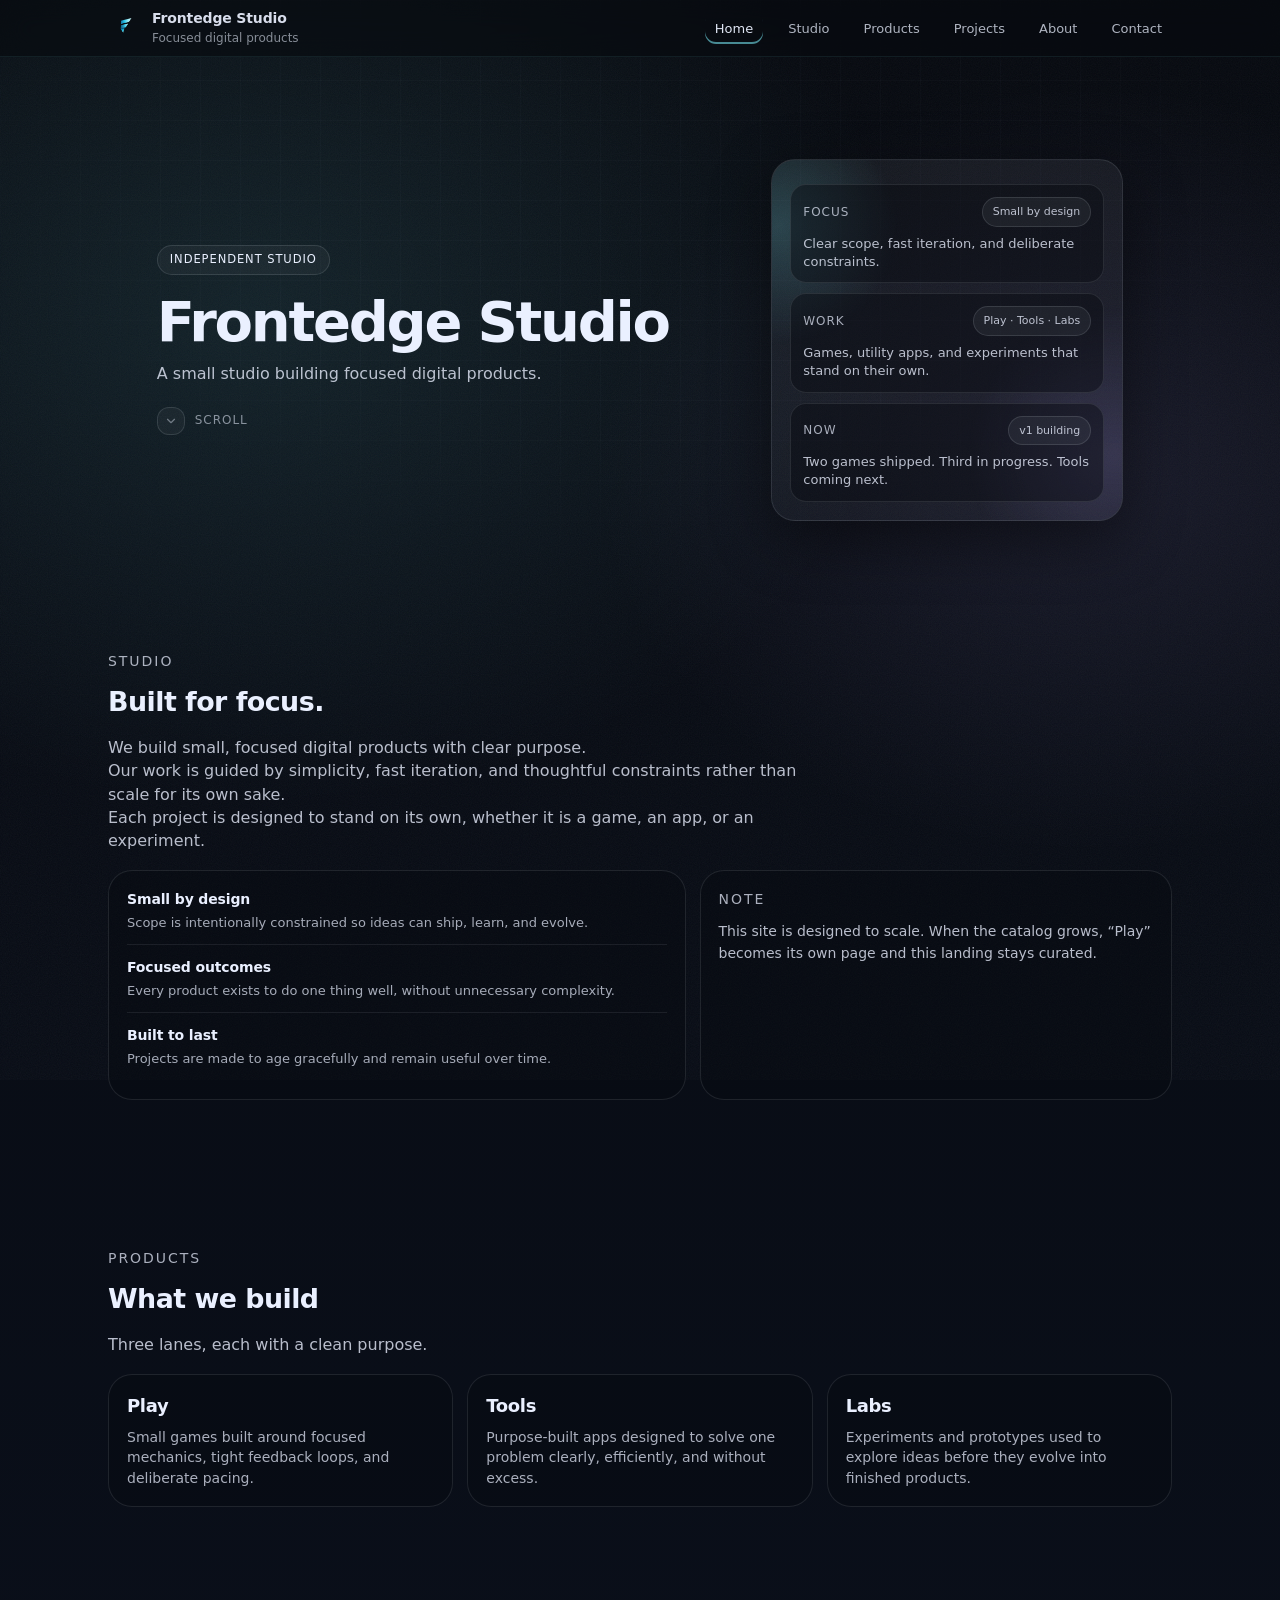
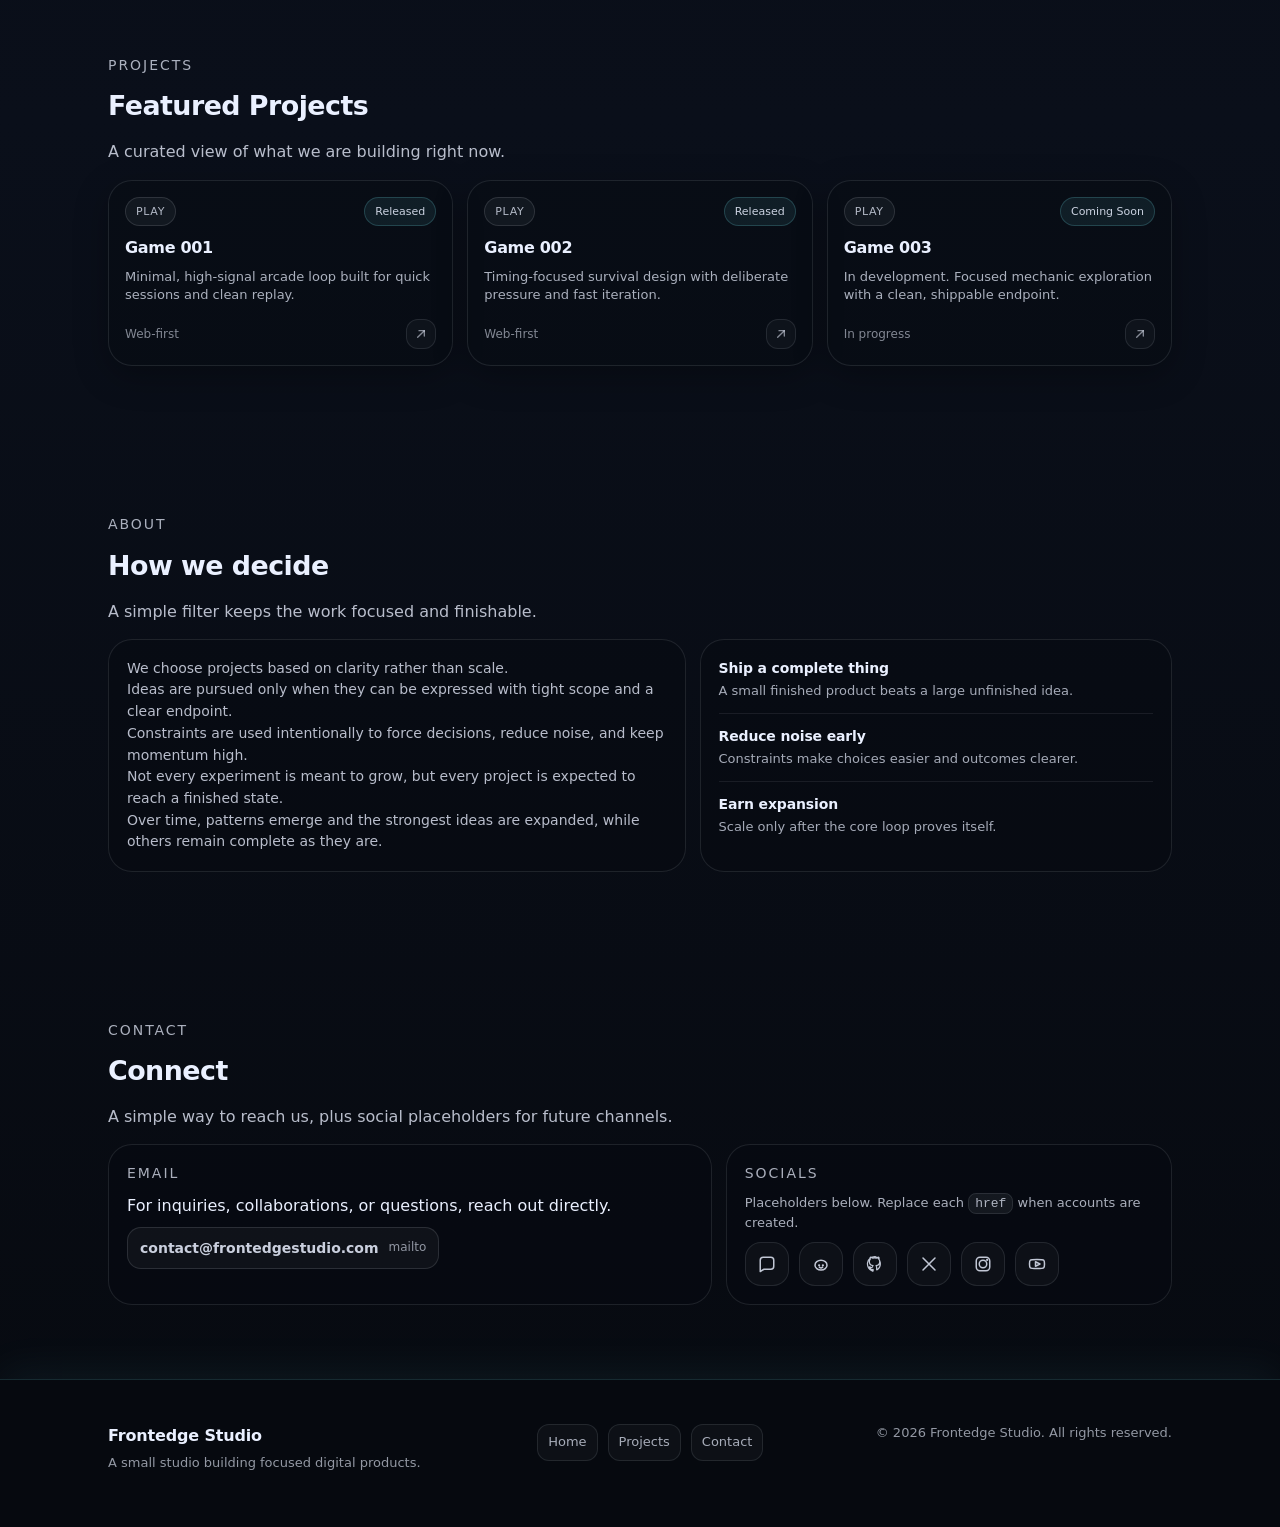
==== index.html @ a8b574f1 "Initial upload" ====
<!doctype html>
<html lang="en">
<head>
  <meta charset="utf-8" />

  <!-- Favicons & App Icons -->
  <link rel="icon" href="/favicon.ico" sizes="any">
  <link rel="icon" type="image/png" sizes="16x16" href="/favicon-16x16.png" media="(prefers-color-scheme: dark)">
  <link rel="icon" type="image/png" sizes="16x16" href="/favicon-light-16x16.png" media="(prefers-color-scheme: light)">
  <link rel="icon" type="image/png" sizes="32x32" href="/favicon-32x32.png" media="(prefers-color-scheme: dark)">
  <link rel="icon" type="image/png" sizes="32x32" href="/favicon-light-32x32.png" media="(prefers-color-scheme: light)">
  <link rel="apple-touch-icon" sizes="180x180" href="/apple-touch-icon.png">
  <link rel="manifest" href="/site.webmanifest">
  <meta name="theme-color" content="#070A10">
  <meta name="color-scheme" content="dark light">

  <title>Frontedge Studio</title>
  <meta name="description" content="A small studio building focused digital products.">

  <!-- Open Graph / Social -->
  <meta property="og:type" content="website">
  <meta property="og:site_name" content="Frontedge Studio">
  <meta property="og:title" content="Frontedge Studio">
  <meta property="og:description" content="A small studio building focused digital products.">
  <meta property="og:image" content="https://frontedgestudio.com/assets/og-image.png">
  <meta property="og:url" content="https://frontedgestudio.com">

  <!-- Twitter / X -->
  <meta name="twitter:card" content="summary_large_image">
  <meta name="twitter:title" content="Frontedge Studio">
  <meta name="twitter:description" content="A small studio building focused digital products.">
  <meta name="twitter:image" content="https://frontedgestudio.com/assets/og-image.png">

  <meta name="viewport" content="width=device-width,initial-scale=1" />

<link rel="stylesheet" href="./shells/site-shell/site.css">
</head>

<body>
  <div class="fx" aria-hidden="true"></div>
  <div class="grain" aria-hidden="true"></div>

  <header>
    <div class="wrap">
      <div class="nav">
        <a class="brand" href="#home" aria-label="Frontedge Studio Home">
          <img
            src="/assets/logo-f-128.png"
            srcset="/assets/logo-f-128.png 1x, /assets/logo-f-256.png 2x"
            width="34"
            height="34"
            alt="Frontedge Studio logo"
            class="logo"
            decoding="async"
            fetchpriority="high"
          />
          <div>
            <div class="brand-name">Frontedge Studio</div>
            <div class="brand-sub">Focused digital products</div>
          </div>
        </a>

        <nav class="primary-nav" aria-label="Primary">
          <button class="menu-btn" type="button" aria-label="Open menu" aria-controls="mobileMenu" aria-expanded="false">
            <svg width="18" height="18" viewBox="0 0 24 24" fill="none" aria-hidden="true">
              <path d="M4 7h16M4 12h16M4 17h16" stroke="currentColor" stroke-width="2" stroke-linecap="round"/>
            </svg>
          </button>

          <ul class="nav-links">
            <li><a href="#home" data-link="home">Home</a></li>
            <li><a href="#studio" data-link="studio">Studio</a></li>
            <li><a href="#products" data-link="products">Products</a></li>
            <li><a href="#projects" data-link="projects">Projects</a></li>
            <li><a href="#about" data-link="about">About</a></li>
            <li><a href="#contact" data-link="contact">Contact</a></li>
          </ul>
        </nav>
      </div>
    </div>
  </header>

        <!-- Mobile Menu Overlay -->
        <div class="menu-overlay" id="mobileMenu" aria-hidden="true">
          <div class="menu-sheet" role="dialog" aria-modal="true" aria-label="Menu">
            <div class="menu-top">
              <div class="menu-spacer" aria-hidden="true"></div>
              <button class="menu-close" type="button" aria-label="Close menu">
                <svg width="18" height="18" viewBox="0 0 24 24" fill="none" aria-hidden="true">
                  <path d="M6 6l12 12M18 6L6 18" stroke="currentColor" stroke-width="2" stroke-linecap="round"/>
                </svg>
              </button>
            </div>
            
            <div class="menu-links" aria-label="Menu links">
              <a href="#home" data-link="home">Home</a>
              <a href="#studio" data-link="studio">Studio</a>
              <a href="#products" data-link="products">Products</a>
              <a href="#projects" data-link="projects">Projects</a>
              <a href="#about" data-link="about">About</a>
              <a href="#contact" data-link="contact">Contact</a>
            </div>
          </div>
        </div>
  
  <!-- HERO -->
  <main id="home" class="hero">
    <div class="wrap">
      <div class="hero-grid">
        <div>
          <div class="kicker">
            <span class="kicker-label">Independent studio</span>
            <span class="edge-streak" aria-hidden="true"></span>
          </div>

          <h1>Frontedge Studio</h1>
          <p class="tagline">A small studio building focused digital products.</p>

          <div class="scroll-cue" aria-hidden="true">
            <div class="chev">
              <svg width="14" height="14" viewBox="0 0 24 24" fill="none">
                <path d="M6 9l6 6 6-6" stroke="currentColor" stroke-width="2" stroke-linecap="round" stroke-linejoin="round"/>
              </svg>
            </div>
            Scroll
          </div>
        </div>

        <aside class="hero-right" aria-label="Studio snapshot">
          <div class="hero-metric">
            <div class="mini">
              <div class="mini-top">
                <div class="mini-title">Focus</div>
                <div class="pill">Small by design</div>
              </div>
              <div class="mini-body">Clear scope, fast iteration, and deliberate constraints.</div>
            </div>
            <div class="mini">
              <div class="mini-top">
                <div class="mini-title">Work</div>
                <div class="pill">Play · Tools · Labs</div>
              </div>
              <div class="mini-body">Games, utility apps, and experiments that stand on their own.</div>
            </div>
            <div class="mini">
              <div class="mini-top">
                <div class="mini-title">Now</div>
                <div class="pill">v1 building</div>
              </div>
              <div class="mini-body">Two games shipped. Third in progress. Tools coming next.</div>
            </div>
          </div>
        </aside>
      </div>
    </div>
  </main>

  <!-- STUDIO IDENTITY -->
  <section id="studio" class="section">
    <div class="wrap">
      <div class="section-title">Studio</div>
      <h2 class="h2">Built for focus.</h2>
      <p class="lead">
        We build small, focused digital products with clear purpose.<br />
        Our work is guided by simplicity, fast iteration, and thoughtful constraints rather than scale for its own sake.<br />
        Each project is designed to stand on its own, whether it is a game, an app, or an experiment.
      </p>

      <div class="philo" style="margin-top:18px;">
        <div class="principles">
          <div class="row">
            <div class="k">Small by design</div>
            <div class="v">Scope is intentionally constrained so ideas can ship, learn, and evolve.</div>
          </div>
          <div class="row">
            <div class="k">Focused outcomes</div>
            <div class="v">Every product exists to do one thing well, without unnecessary complexity.</div>
          </div>
          <div class="row">
            <div class="k">Built to last</div>
            <div class="v">Projects are made to age gracefully and remain useful over time.</div>
          </div>
        </div>

        <div class="quote">
          <div class="section-title" style="margin:0 0 10px 0;">Note</div>
          This site is designed to scale. When the catalog grows, “Play” becomes its own page and this landing stays curated.
        </div>
      </div>
    </div>
  </section>

  <!-- WHAT YOU BUILD -->
  <section id="products" class="section">
    <div class="wrap">
      <div class="section-title">Products</div>
      <h2 class="h2">What we build</h2>
      <p class="lead">Three lanes, each with a clean purpose.</p>

      <div class="projects-grid" style="margin-top:18px;">
        <a class="cat" href="/play/" aria-label="Go to Play hub">
          <h3>Play</h3>
          <p>Small games built around focused mechanics, tight feedback loops, and deliberate pacing.</p>
        </a>

        <a class="cat" href="/tools/" aria-label="Go to Tools hub">
          <h3>Tools</h3>
          <p>Purpose-built apps designed to solve one problem clearly, efficiently, and without excess.</p>
        </a>

        <a class="cat" href="/labs/" aria-label="Go to Labs hub">
          <h3>Labs</h3>
          <p>Experiments and prototypes used to explore ideas before they evolve into finished products.</p>
        </a>
      </div>
    </div>
  </section>

  <!-- FEATURED PROJECTS -->
  <section id="projects" class="section">
    <div class="wrap">
      <div class="section-title">Projects</div>
      <h2 class="h2">Featured Projects</h2>
      <p class="lead">A curated view of what we are building right now.</p>

      <div class="projects-grid">
        <!-- Replace these with real projects as you finalize them -->
        <a class="card" href="/projects/game-001/play/" aria-label="Play Game 001">
          <div class="card-top">
            <span class="tag">Play</span>
            <span class="status">Released</span>
          </div>
          <h4>Game 001</h4>
          <p>Minimal, high-signal arcade loop built for quick sessions and clean replay.</p>
          <div class="card-bottom">
            <span>Web-first</span>
            <span class="arrow" aria-hidden="true">
              <svg width="16" height="16" viewBox="0 0 24 24" fill="none">
                <path d="M7 17L17 7" stroke="currentColor" stroke-width="2" stroke-linecap="round"/>
                <path d="M9 7h8v8" stroke="currentColor" stroke-width="2" stroke-linecap="round" stroke-linejoin="round"/>
              </svg>
            </span>
          </div>
        </a>

        <a class="card" href="/projects/game-002/play/" aria-label="Play Game 002">
          <div class="card-top">
            <span class="tag">Play</span>
            <span class="status">Released</span>
          </div>
          <h4>Game 002</h4>
          <p>Timing-focused survival design with deliberate pressure and fast iteration.</p>
          <div class="card-bottom">
            <span>Web-first</span>
            <span class="arrow" aria-hidden="true">
              <svg width="16" height="16" viewBox="0 0 24 24" fill="none">
                <path d="M7 17L17 7" stroke="currentColor" stroke-width="2" stroke-linecap="round"/>
                <path d="M9 7h8v8" stroke="currentColor" stroke-width="2" stroke-linecap="round" stroke-linejoin="round"/>
              </svg>
            </span>
          </div>
        </a>

        <a class="card" href="/play/" aria-label="View Play hub (Game 003 coming soon)">
          <div class="card-top">
            <span class="tag">Play</span>
            <span class="status">Coming Soon</span>
          </div>
          <h4>Game 003</h4>
          <p>In development. Focused mechanic exploration with a clean, shippable endpoint.</p>
          <div class="card-bottom">
            <span>In progress</span>
            <span class="arrow" aria-hidden="true">
              <svg width="16" height="16" viewBox="0 0 24 24" fill="none">
                <path d="M7 17L17 7" stroke="currentColor" stroke-width="2" stroke-linecap="round"/>
                <path d="M9 7h8v8" stroke="currentColor" stroke-width="2" stroke-linecap="round" stroke-linejoin="round"/>
              </svg>
            </span>
          </div>
        </a>
      </div>
    </div>
  </section>

  <!-- ABOUT / PHILOSOPHY -->
  <section id="about" class="section">
    <div class="wrap">
      <div class="section-title">About</div>
      <h2 class="h2">How we decide</h2>
      <p class="lead">A simple filter keeps the work focused and finishable.</p>

      <div class="philo">
        <div class="quote">
          We choose projects based on clarity rather than scale.<br />
          Ideas are pursued only when they can be expressed with tight scope and a clear endpoint.<br />
          Constraints are used intentionally to force decisions, reduce noise, and keep momentum high.<br />
          Not every experiment is meant to grow, but every project is expected to reach a finished state.<br />
          Over time, patterns emerge and the strongest ideas are expanded, while others remain complete as they are.
        </div>

        <div class="principles">
          <div class="row">
            <div class="k">Ship a complete thing</div>
            <div class="v">A small finished product beats a large unfinished idea.</div>
          </div>
          <div class="row">
            <div class="k">Reduce noise early</div>
            <div class="v">Constraints make choices easier and outcomes clearer.</div>
          </div>
          <div class="row">
            <div class="k">Earn expansion</div>
            <div class="v">Scale only after the core loop proves itself.</div>
          </div>
        </div>
      </div>
    </div>
  </section>

  <!-- CONTACT / CONNECT -->
  <section id="contact" class="section">
    <div class="wrap">
      <div class="section-title">Contact</div>
      <h2 class="h2">Connect</h2>
      <p class="lead">A simple way to reach us, plus social placeholders for future channels.</p>

      <div class="connect">
        <div class="contact-card">
          <div class="section-title" style="margin:0 0 10px 0;">Email</div>
          <div>For inquiries, collaborations, or questions, reach out directly.</div>
          <a class="email" href="mailto:contact@frontedgestudio.com">
            <span style="font-weight:620;">contact@frontedgestudio.com</span>
            <small>mailto</small>
          </a>
        </div>

        <div class="contact-card">
          <div class="section-title" style="margin:0 0 10px 0;">Socials</div>
          <div style="color:rgba(234,240,255,.72); font-size:13px; line-height:1.45;">
            Placeholders below. Replace each <code style="background:rgba(234,240,255,.06); padding:2px 6px; border-radius:8px; border:1px solid rgba(234,240,255,.10);">href</code> when accounts are created.
          </div>

          <div class="socials" aria-label="Social links">
            <!-- Core studio channels -->
            <a class="icon-link" href="#" aria-label="Discord (placeholder)" title="Discord">
              <!-- Chat bubble -->
              <svg width="18" height="18" viewBox="0 0 24 24" fill="none">
                <path d="M21 15a4 4 0 0 1-4 4H8l-5 3V7a4 4 0 0 1 4-4h10a4 4 0 0 1 4 4v8z" stroke="currentColor" stroke-width="2" stroke-linecap="round" stroke-linejoin="round"/>
              </svg>
            </a>
            <a class="icon-link" href="#" aria-label="Reddit (placeholder)" title="Reddit">
              <!-- Simple circle -->
              <svg width="18" height="18" viewBox="0 0 24 24" fill="none">
                <path d="M12 20c4.4 0 8-2.9 8-6.5S16.4 7 12 7 4 9.9 4 13.5 7.6 20 12 20z" stroke="currentColor" stroke-width="2"/>
                <path d="M9.5 13.8h.01M14.5 13.8h.01" stroke="currentColor" stroke-width="3" stroke-linecap="round"/>
                <path d="M9.8 16.2c.8.7 1.7 1 2.2 1s1.4-.3 2.2-1" stroke="currentColor" stroke-width="2" stroke-linecap="round"/>
              </svg>
            </a>
            <a class="icon-link" href="#" aria-label="GitHub (placeholder)" title="GitHub">
              <!-- Octocat-ish circle -->
              <svg width="18" height="18" viewBox="0 0 24 24" fill="none">
                <path d="M12 2a10 10 0 0 0-3.2 19.5c.5.1.7-.2.7-.5v-1.8c-3 .7-3.7-1.2-3.7-1.2-.5-1.2-1.2-1.5-1.2-1.5-1-.7.1-.7.1-.7 1.1.1 1.7 1.1 1.7 1.1 1 .1 1.9-.7 2.3-1.2.1-.7.4-1.2.7-1.5-2.4-.3-4.9-1.2-4.9-5.3 0-1.2.4-2.2 1.1-3-.1-.3-.5-1.4.1-2.9 0 0 .9-.3 3 1.1.9-.2 1.8-.3 2.7-.3.9 0 1.8.1 2.7.3 2.1-1.4 3-1.1 3-1.1.6 1.5.2 2.6.1 2.9.7.8 1.1 1.8 1.1 3 0 4.1-2.5 5-4.9 5.3.4.3.8 1 .8 2v3c0 .3.2.6.7.5A10 10 0 0 0 12 2z" stroke="currentColor" stroke-width="1.6" stroke-linecap="round" stroke-linejoin="round"/>
              </svg>
            </a>

            <!-- Common public socials -->
            <a class="icon-link" href="#" aria-label="X (placeholder)" title="X">
              <svg width="18" height="18" viewBox="0 0 24 24" fill="none">
                <path d="M4 4l16 16M20 4L4 20" stroke="currentColor" stroke-width="2" stroke-linecap="round"/>
              </svg>
            </a>
            <a class="icon-link" href="#" aria-label="Instagram (placeholder)" title="Instagram">
              <svg width="18" height="18" viewBox="0 0 24 24" fill="none">
                <path d="M16 3H8a5 5 0 0 0-5 5v8a5 5 0 0 0 5 5h8a5 5 0 0 0 5-5V8a5 5 0 0 0-5-5z" stroke="currentColor" stroke-width="2"/>
                <path d="M12 17a5 5 0 1 0 0-10 5 5 0 0 0 0 10z" stroke="currentColor" stroke-width="2"/>
                <path d="M17.5 6.5h.01" stroke="currentColor" stroke-width="3" stroke-linecap="round"/>
              </svg>
            </a>
            <a class="icon-link" href="#" aria-label="YouTube (placeholder)" title="YouTube">
              <svg width="18" height="18" viewBox="0 0 24 24" fill="none">
                <path d="M22 12s0-4-1-5-5-1-9-1-8 0-9 1-1 5-1 5 0 4 1 5 5 1 9 1 8 0 9-1 1-5 1-5z" stroke="currentColor" stroke-width="2" stroke-linecap="round" stroke-linejoin="round"/>
                <path d="M10 9l6 3-6 3V9z" stroke="currentColor" stroke-width="2" stroke-linecap="round" stroke-linejoin="round"/>
              </svg>
            </a>
          </div>
        </div>
      </div>
    </div>
  </section>
  <footer class="site-footer" aria-label="Footer">
  <div class="wrap">
    <div class="footer-grid">
      <div class="footer-brand">
        <div class="footer-name">Frontedge Studio</div>
        <div class="footer-muted">A small studio building focused digital products.</div>
      </div>

      <div class="footer-links" aria-label="Footer links">
        <a href="#home">Home</a>
        <a href="#projects">Projects</a>
        <a href="#contact">Contact</a>
      </div>

      <div class="footer-meta">
        <div class="footer-muted">© <span id="year"></span> Frontedge Studio. All rights reserved.</div>
      </div>
    </div>
  </div>
</footer>
<script src="./shells/site-shell/site.js"></script>
</body>
</html>
---- shells/site-shell/site.css ----
:root{
      --bg: #070A10;
      --bg2:#0A0F1A;
      --card:#0B1222;
      --text:#EAF0FF;
      --muted:#A7B2CF;
      --line: rgba(234,240,255,.10);
      --line2: rgba(234,240,255,.14);
      --accent: #7CF3FF;
      --accent2:#B7A6FF;
      --shadow: 0 18px 60px rgba(0,0,0,.45);
      --radius: 18px;
      --radius2: 24px;
      --max: 1100px;
      --pad: 18px;
      --pad2: 28px;
      --navH: 56px;
    }

    *{ box-sizing:border-box; }
    html{ scroll-behavior:smooth; overflow-y: scroll; }
    body{
      margin:0;
      font-family: ui-sans-serif, system-ui, -apple-system, Segoe UI, Roboto, Helvetica, Arial, "Apple Color Emoji", "Segoe UI Emoji";
      background: radial-gradient(1200px 900px at 20% 10%, rgba(124,243,255,.10), transparent 55%),
                  radial-gradient(900px 700px at 85% 15%, rgba(183,166,255,.10), transparent 55%),
                  linear-gradient(180deg, var(--bg), var(--bg2) 55%, var(--bg));
      color:var(--text);
      line-height:1.45;
      overflow-x:hidden;
    }

    a{ color:inherit; text-decoration:none; }
    a:focus-visible, button:focus-visible{
      outline: 2px solid rgba(124,243,255,.65);
      outline-offset: 3px;
      border-radius: 10px;
    }

    /* Subtle animated grain + grid */
    .fx{
      position:fixed;
      inset:0;
      pointer-events:none;
      z-index:-1;
      opacity:.55;
      background:
        linear-gradient(rgba(234,240,255,.04) 1px, transparent 1px),
        linear-gradient(90deg, rgba(234,240,255,.04) 1px, transparent 1px);
      background-size: 40px 40px;
      mask-image: radial-gradient(60% 50% at 50% 18%, black 60%, transparent 100%);
    }
    .grain{
      position:fixed;
      inset:-20%;
      pointer-events:none;
      z-index:-1;
      opacity:.08;
      background-image:url("data:image/svg+xml,%3Csvg xmlns='http://www.w3.org/2000/svg' width='260' height='260'%3E%3Cfilter id='n'%3E%3CfeTurbulence type='fractalNoise' baseFrequency='.9' numOctaves='3' stitchTiles='stitch'/%3E%3C/filter%3E%3Crect width='260' height='260' filter='url(%23n)' opacity='.6'/%3E%3C/svg%3E");
      transform:translateZ(0);
      animation: drift 14s linear infinite;
    }
    @keyframes drift{
      0%{ transform:translate3d(-2%, -2%, 0); }
      50%{ transform:translate3d(2%, 1%, 0); }
      100%{ transform:translate3d(-2%, -2%, 0); }
    }

    /* Layout helpers */
    .wrap{ max-width:var(--max); margin:0 auto; padding:0 var(--pad); }
    .section{ padding: 74px 0; }
    .section-title{
      font-size: 14px;
      letter-spacing:.14em;
      text-transform:uppercase;
      color: rgba(234,240,255,.72);
      margin:0 0 12px 0;
    }
    .h2{
      margin:0 0 14px 0;
      font-size: clamp(22px, 2.1vw, 30px);
      letter-spacing: -0.02em;
    }
    .lead{
      margin:0;
      color:rgba(234,240,255,.78);
      font-size: 16px;
      max-width: 70ch;
    }

/* Header / Nav */
header{
  position:sticky;
  top:0;
  z-index:50;
  backdrop-filter: blur(14px);
  background: rgba(7,10,16,.62);
  border-bottom: 1px solid rgba(124,243,255,.08);
}

.nav{
  height: var(--navH);
  display:flex;
  align-items:center;
  justify-content:space-between;
  gap:16px;
}

.brand{
  display:flex;
  align-items:center;
  gap:10px;
  min-width: 210px;
}

.logo{
  width: 34px;
  height: 34px;
  object-fit: contain;
  border-radius: 10px;
  flex-shrink: 0;
  transition: transform .15s ease;
}

.brand:hover .logo{
  transform: translateY(-1px);
}

.brand-name{
  font-weight: 620;
  letter-spacing: -0.01em;
  font-size: 14px;
  color: rgba(234,240,255,.92);
  white-space:nowrap;
}

.brand-sub{
  font-size: 12px;
  color: rgba(234,240,255,.56);
  margin-top:2px;
  white-space:nowrap;
}

/* Desktop nav */
.primary-nav{
  display:flex;
  align-items:center;
  gap:12px;
}

/* Hamburger button (hidden on desktop) */
.menu-btn{
  display:none;
  width: 40px;
  height: 40px;
  border-radius: 14px;
  border: 1px solid rgba(234,240,255,.10);
  background: rgba(234,240,255,.03);
  color: rgba(234,240,255,.85);
}

/* Inline links (desktop) */
.nav-links{
  list-style:none;
  display:flex;
  align-items:center;
  gap:14px;
  padding:0;
  margin:0;
}

.nav-links a{
  font-size: 13px;
  color: rgba(234,240,255,.74);
  padding: 8px 10px;
  border-radius: 12px;
  transition: background .15s ease, color .15s ease;
}

.nav-links a:hover{
  background: rgba(234,240,255,.06);
  color: rgba(234,240,255,.92);
}

.nav-links a[data-active="true"]{
  background: transparent;
  color: rgba(234,240,255,.95);
  border: 1px solid transparent;
  box-shadow: inset 0 -2px 0 rgba(124,243,255,.55);
}

/* Mobile menu overlay */
.menu-overlay{
  position: fixed;
  inset: 0;
  z-index: 999;                 /* ensure it’s above header/content */
  display: none;
  background: rgba(0,0,0,.55);  /* dim the site behind */
  backdrop-filter: blur(10px);
}

.menu-overlay[data-open="true"]{ display:block; }

.menu-sheet{
  position: absolute;
  top: 0;
  right: 0;
  width: min(420px, 88vw);
  height: 100%;
  padding: 18px;
  background: rgba(7,10,16,.96); /* solid enough to read */
  border-left: 1px solid rgba(234,240,255,.10);
  box-shadow: -20px 0 60px rgba(0,0,0,.55);
}

.menu-top{
  display:flex;
  align-items:center;
  justify-content: flex-end;
  padding: 10px 6px 18px;
}

.menu-title{
  font-weight: 650;
  letter-spacing: -0.01em;
  color: rgba(234,240,255,.92);
}

.menu-close{
  width: 40px;
  height: 40px;
  border-radius: 14px;
  border: 1px solid rgba(234,240,255,.10);
  background: rgba(234,240,255,.03);
  color: rgba(234,240,255,.85);
}

.menu-links{
  display:flex;
  flex-direction: column;
  gap: 10px;
  padding-top: 10px;
}

.menu-links a{
  font-size: 18px;
  font-weight: 620;
  letter-spacing: -0.01em;
  padding: 12px 10px;
  border-radius: 14px;
  color: rgba(234,240,255,.92);
  border: 1px solid rgba(234,240,255,.10);
  background: rgba(234,240,255,.03);
}

.menu-links a:hover{
  background: rgba(234,240,255,.06);
  border-color: rgba(124,243,255,.18);
}

/* Mobile tightening (menu icon replaces inline nav) */
@media (max-width: 760px){
  :root{ --navH: 50px; }

  .brand{ min-width: 0; }
  .brand-sub{ display:none; }

  .logo{
    width: 28px;
    height: 28px;
  }

  /* Show hamburger, hide inline links */
  .menu-btn{ display:grid; place-items:center; }
  .nav-links{ display:none; }

  /* tighten hero spacing on mobile */
  .hero{
    padding-top: 56px;
    min-height: calc(86vh - var(--navH));
  }
}
 
    /* Hero */
    .hero{
      padding: 86px 0 40px;
      min-height: 520px;
      display:flex;
      align-items:center;
    }
    @media (max-width: 720px){
      .hero{ min-height: 560px; } /* mobile needs a touch more room */
    }
    .hero-right{ min-width: 320px; }
    @media (max-width: 900px){
      .hero-right{ min-width: 0; }
    }
    .hero-grid{
      display:grid;
      grid-template-columns: 1.25fr .75fr;
      gap: 28px;
      align-items:center;
      min-height: 0;
    }
    .hero-cta{ min-height: 44px; }   /* reserves a row even if buttons wrap */
    .hero .h1{ max-width: 18ch; }    /* consistent headline wrapping */
    .hero .lead{ max-width: 60ch; }  /* consistent lead wrapping across root + hubs */

    .kicker{
      position: relative;              /* anchor for the streak */
      display: inline-flex;
      align-items: center;
      gap: 10px;
      padding: 8px 12px;
      border-radius: 999px;
      border: 1px solid rgba(234,240,255,.12);
      background: rgba(234,240,255,.04);
    }

    .kicker-label{
      font-size: 11.5px;
      font-weight: 500;
      letter-spacing: .08em;
      text-transform: uppercase;
      line-height: 1;
    }
    
    /* Edge streak anchored to pill bottom */
    .edge-streak{
      position: absolute;
      left: 10px;
      right: 10px;
      bottom: 2px;          /* hugs the pill edge */
      height: 2px;
      overflow: hidden;     /* clips the comet */
      pointer-events: none;
    }

    /* comet */
    .edge-streak::after{
      content:"";
      position:absolute;
      top: 0;
      left: -30%;
      width: 30%;
      height: 100%;
      border-radius: 999px;

      background: linear-gradient(90deg,
        rgba(124,243,255,0),
        rgba(124,243,255,.35),
        rgba(124,243,255,.95),
        rgba(183,166,255,.55),
        rgba(124,243,255,0)
      );

      filter: drop-shadow(0 0 6px rgba(124,243,255,.2));
      opacity: 0;

      animation: streakSweep 1100ms cubic-bezier(.3,0,.2,1) 400ms both;
    }

    @keyframes streakSweep{
      0%   { transform: translateX(0); opacity: 0; }
      12%  { opacity: .95; }
      85%  { opacity: .7; }
      100% { transform: translateX(360%); opacity: 0; }
    }

    /* replay on hover */
    .kicker:hover .edge-streak::after{
      animation: streakSweep 1100ms cubic-bezier(.3,0,.2,1) both;
    }

    @media (prefers-reduced-motion: reduce){
      .edge-streak::after{ animation: none; opacity: .75; }
    }
    
    h1{
      margin: 18px 0 10px 0;
      font-size: clamp(34px, 4.6vw, 56px);
      letter-spacing: -0.04em;
      line-height: 1.05;
    }
    .tagline{
      margin: 0;
      font-size: 16px;
      color: rgba(234,240,255,.78);
      max-width: 60ch;
    }
    .hero-right{
      border-radius: var(--radius2);
      border: 1px solid rgba(234,240,255,.10);
      background: linear-gradient(180deg, rgba(234,240,255,.06), rgba(234,240,255,.03));
      box-shadow: var(--shadow);
      padding: 18px;
      position:relative;
      overflow:hidden;
      min-height: 220px;
    }
    .hero-right:before{
      content:"";
      position:absolute;
      inset:-30%;
      background:
        radial-gradient(200px 200px at 20% 30%, rgba(124,243,255,.18), transparent 60%),
        radial-gradient(240px 240px at 80% 70%, rgba(183,166,255,.14), transparent 62%);
      filter: blur(2px);
      transform: translateZ(0);
    }
    .hero-metric{
      position:relative;
      display:grid;
      gap:10px;
      margin-top: 6px;
    }
    .mini{
      position:relative;
      border-radius: 16px;
      border: 1px solid rgba(234,240,255,.10);
      background: rgba(7,10,16,.45);
      padding: 12px 12px;
    }
    .mini-top{
      display:flex;
      align-items:center;
      justify-content:space-between;
      gap:12px;
      margin-bottom: 8px;
    }
    .mini-title{
      font-size: 12px;
      color: rgba(234,240,255,.70);
      letter-spacing:.08em;
      text-transform:uppercase;
    }
    .pill{
      font-size: 11px;
      padding: 6px 10px;
      border-radius: 999px;
      border: 1px solid rgba(234,240,255,.12);
      background: rgba(234,240,255,.06);
      color: rgba(234,240,255,.78);
      white-space:nowrap;
    }
    .mini-body{
      font-size: 13px;
      color: rgba(234,240,255,.78);
      line-height: 1.35;
    }

    .scroll-cue{
      margin-top: 22px;
      display:flex;
      align-items:center;
      gap:10px;
      color: rgba(234,240,255,.55);
      font-size: 12px;
      letter-spacing:.08em;
      text-transform:uppercase;
      user-select:none;
    }
    .chev{
      width: 28px; height: 28px;
      border-radius: 12px;
      border: 1px solid rgba(234,240,255,.12);
      background: rgba(234,240,255,.04);
      display:grid;
      place-items:center;
    }
    .chev svg{ opacity:.75; }

    @media (max-width: 900px){
      .hero-grid{ grid-template-columns: 1fr; }
      .hero{ padding-top: 70px; }
      .hero-right{ min-height: 0; }
    }

    /* Cards & panels */
    .panel{
      border-radius: var(--radius2);
      border: 1px solid rgba(234,240,255,.10);
      background: linear-gradient(180deg, rgba(234,240,255,.05), rgba(234,240,255,.02));
      box-shadow: 0 12px 46px rgba(0,0,0,.34);
    }
    .panel-inner{ padding: 22px; }

    .grid-3{
      display:grid;
      grid-template-columns: repeat(3, 1fr);
      gap: 14px;
    }
    @media (max-width: 900px){
      .grid-3{ grid-template-columns: 1fr; }
    }

    .cat{
      border-radius: var(--radius2);
      border: 1px solid rgba(234,240,255,.10);
      background: rgba(7,10,16,.35);
      padding: 18px 18px;
      min-height: 120px;
    }
    .cat h3{
      margin:0 0 8px 0;
      font-size: 18px;
      letter-spacing:-0.02em;
    }
    .cat p{
      margin:0;
      color: rgba(234,240,255,.72);
      font-size: 14px;
      line-height: 1.45;
      max-width: 52ch;
    }

    /* Featured projects */
    .projects-grid{
      display:grid;
      grid-template-columns: repeat(3, 1fr);
      gap: 14px;
      margin-top: 16px;
    }
    @media (max-width: 900px){
      .projects-grid{ grid-template-columns: 1fr; }
    }

    .card{
      border-radius: var(--radius2);
      border: 1px solid rgba(234,240,255,.10);
      background: rgba(7,10,16,.40);
      padding: 16px;
      box-shadow: 0 10px 34px rgba(0,0,0,.28);
      transition: transform .14s ease, border-color .14s ease, background .14s ease;
      position:relative;
      overflow:hidden;
    }
    .card:hover{
      transform: translateY(-2px);
      border-color: rgba(124,243,255,.22);
      box-shadow: 0 10px 34px rgba(0,0,0,.28), 0 0 0 1px rgba(124,243,255,.08);
      background: rgba(7,10,16,.52);
    }
    .card-top{
      display:flex;
      align-items:center;
      justify-content:space-between;
      gap:12px;
      margin-bottom: 10px;
    }
    .tag{
      font-size: 11px;
      padding: 6px 10px;
      border-radius: 999px;
      border: 1px solid rgba(234,240,255,.12);
      background: rgba(234,240,255,.05);
      color: rgba(234,240,255,.75);
      letter-spacing:.06em;
      text-transform:uppercase;
      white-space:nowrap;
    }
    .status{
      font-size: 11px;
      padding: 6px 10px;
      border-radius: 999px;
      border: 1px solid rgba(124,243,255,.18);
      background: rgba(124,243,255,.08);
      color: rgba(234,240,255,.86);
      white-space:nowrap;
    }
    .card h4{
      margin:0 0 8px 0;
      font-size: 16px;
      letter-spacing:-0.02em;
    }
    .card p{
      margin:0;
      color: rgba(234,240,255,.72);
      font-size: 13px;
      line-height: 1.45;
    }
    .card-bottom{
      margin-top: 14px;
      display:flex;
      align-items:center;
      justify-content:space-between;
      gap:10px;
      color: rgba(234,240,255,.54);
      font-size: 12px;
    }
    .arrow{
      width: 30px; height: 30px;
      display:grid;
      place-items:center;
      border-radius: 12px;
      border: 1px solid rgba(234,240,255,.10);
      background: rgba(234,240,255,.03);
    }

    /* Philosophy */
    .philo{
      display:grid;
      grid-template-columns: 1.1fr .9fr;
      gap: 14px;
      margin-top: 16px;
    }
    @media (max-width: 900px){
      .philo{ grid-template-columns: 1fr; }
    }

    .stack{
      display:grid;
      gap:12px;
    }
    .quote{
      border-radius: var(--radius2);
      border: 1px solid rgba(234,240,255,.10);
      background: rgba(7,10,16,.35);
      padding: 18px;
      color: rgba(234,240,255,.78);
      font-size: 14px;
      line-height: 1.55;
    }
    .principles{
      border-radius: var(--radius2);
      border: 1px solid rgba(234,240,255,.10);
      background: rgba(7,10,16,.35);
      padding: 18px;
    }
    .principles .row{
      display:grid;
      gap:4px;
      padding: 12px 0;
      border-top: 1px solid rgba(234,240,255,.08);
    }
    .principles .row:first-child{ border-top:none; padding-top:0; }
    .principles .k{
      font-weight: 620;
      letter-spacing:-0.01em;
      font-size: 14px;
    }
    .principles .v{
      color: rgba(234,240,255,.70);
      font-size: 13px;
      line-height: 1.45;
      max-width: 68ch;
    }

    /* Connect */
    .connect{
      display:grid;
      grid-template-columns: 1.15fr .85fr;
      gap: 14px;
      margin-top: 16px;
    }
    @media (max-width: 900px){
      .connect{ grid-template-columns: 1fr; }
    }
    .contact-card{
      border-radius: var(--radius2);
      border: 1px solid rgba(234,240,255,.10);
      background: rgba(7,10,16,.38);
      padding: 18px;
    }
    .email{
      display:inline-flex;
      align-items:center;
      gap:10px;
      margin-top: 10px;
      padding: 10px 12px;
      border-radius: 14px;
      border: 1px solid rgba(234,240,255,.12);
      background: rgba(234,240,255,.04);
      color: rgba(234,240,255,.86);
      font-size: 14px;
    }
    .email small{
      color: rgba(234,240,255,.60);
      font-size: 12px;
    }

    .socials{
      display:flex;
      flex-wrap:wrap;
      gap:10px;
      margin-top: 10px;
    }
    .icon-link{
      width: 44px; height: 44px;
      display:grid;
      place-items:center;
      border-radius: 16px;
      border: 1px solid rgba(234,240,255,.10);
      background: rgba(234,240,255,.03);
      transition: transform .14s ease, border-color .14s ease, background .14s ease;
    }
    .icon-link:hover{
      transform: translateY(-2px);
      border-color: rgba(124,243,255,.20);
      background: rgba(234,240,255,.05);
    }
    .icon-link svg{ opacity:.82; }

    /* Anchor offset for sticky header */
    section{ scroll-margin-top: calc(var(--navH) + 18px); }

    /* Reduce motion */
    @media (prefers-reduced-motion: reduce){
      html{ scroll-behavior:auto; }
      .grain{ animation:none; }
      .card, .icon-link, nav a{ transition:none; }
    }

    /* Footer */
    .site-footer{
      border-top: 1px solid rgba(124,243,255,.14);
      background: rgba(7,10,16,.55);
      box-shadow: 0 -10px 40px rgba(124,243,255,.06);
      padding: 44px 0 56px; /* this creates the “extra scroll room” naturally */
    }

    .footer-grid{
      display:grid;
      grid-template-columns: 1.2fr .8fr 1fr;
      gap: 18px;
      align-items:start;
    }

    .footer-name{
      font-weight: 650;
      letter-spacing: -0.01em;
      margin-bottom: 6px;
    }

    .footer-muted{
      color: rgba(234,240,255,.62);
      font-size: 13px;
      line-height: 1.45;
    }

    .footer-links{
      display:flex;
      flex-wrap:wrap;
      gap: 10px;
      justify-content:flex-start;
    }

    .footer-links a{
      color: rgba(234,240,255,.70);
      font-size: 13px;
      padding: 8px 10px;
      border-radius: 12px;
      border: 1px solid rgba(234,240,255,.10);
      background: rgba(234,240,255,.03);
      transition: background .14s ease, border-color .14s ease, transform .14s ease;
    }

    .footer-links a:hover{
      background: rgba(234,240,255,.06);
      border-color: rgba(124,243,255,.18);
      transform: translateY(-1px);
    }

    .footer-meta{
      text-align:right;
    }

    @media (max-width: 900px){
      .footer-grid{ grid-template-columns: 1fr; }
      .footer-meta{ text-align:left; }
    }
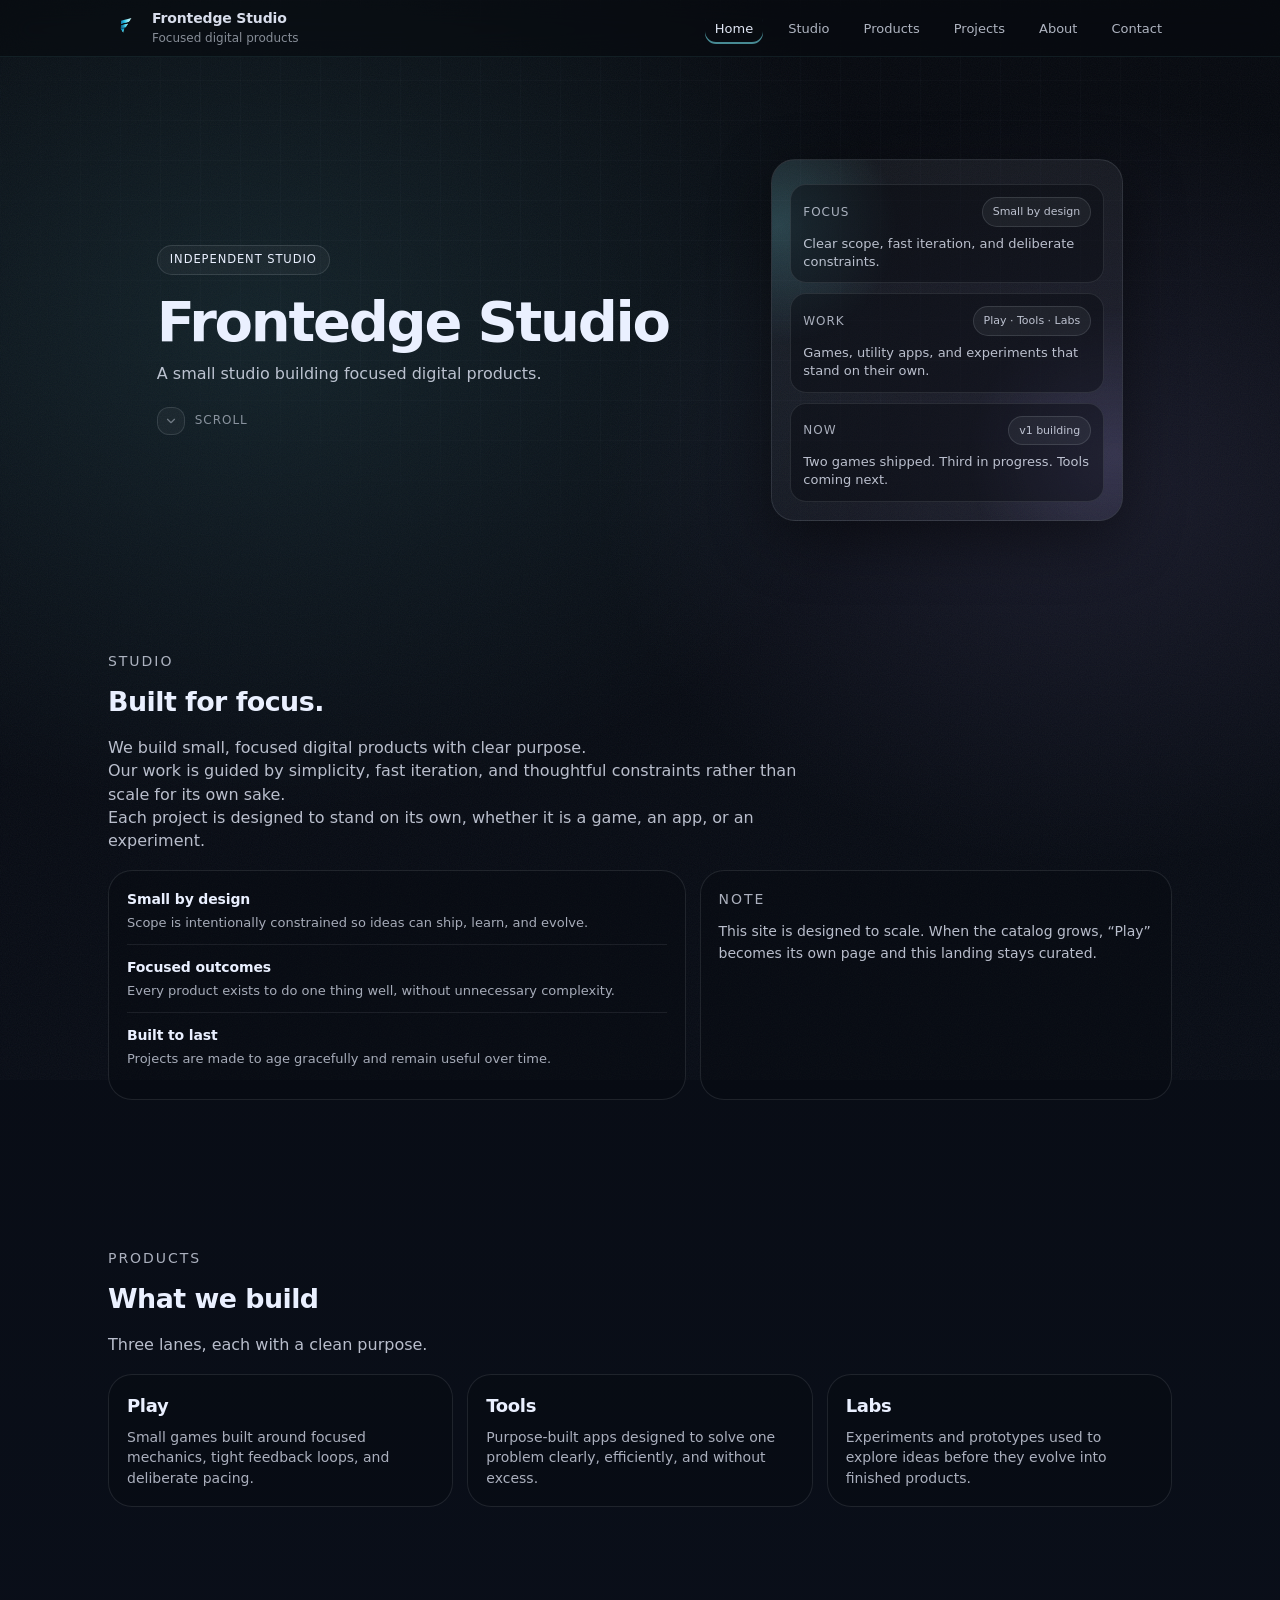
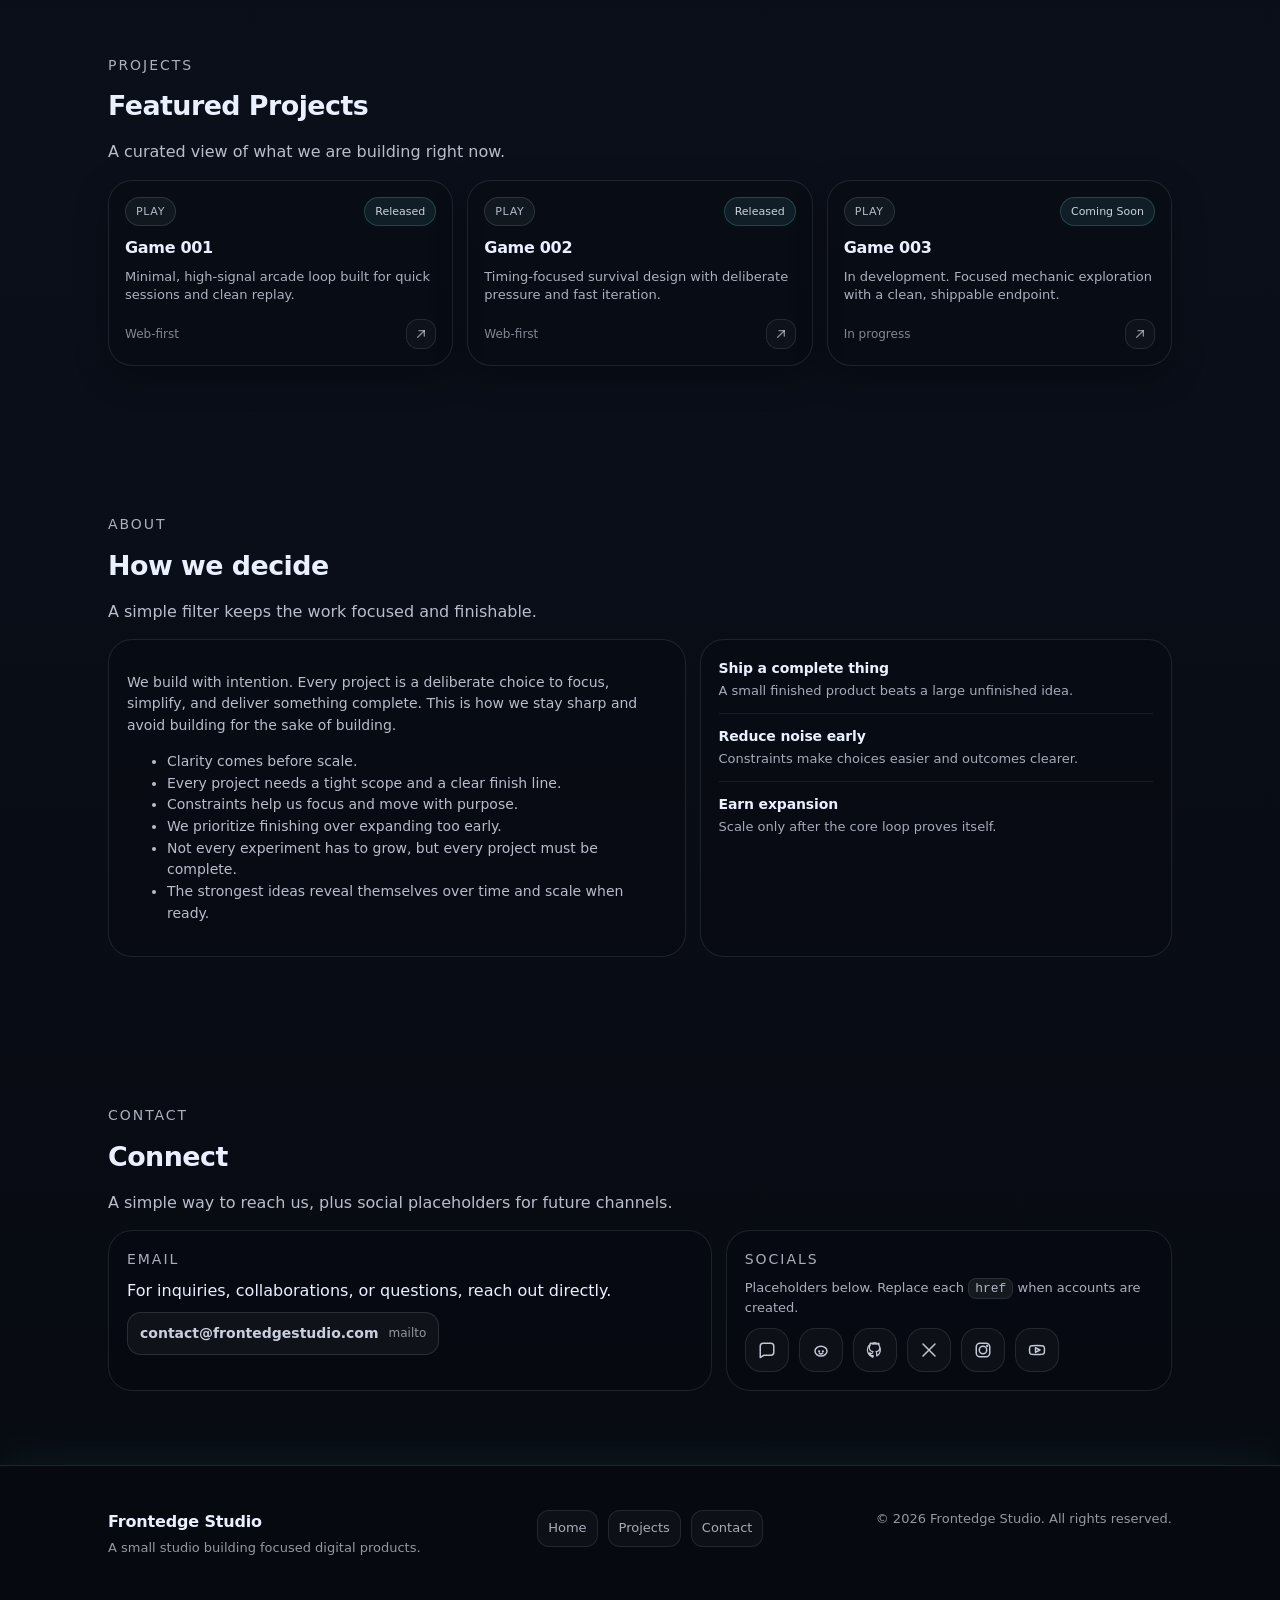
==== commit ee42f232: "Update index.html" ====
--- a/index.html
+++ b/index.html
@@ -225,7 +225,7 @@
 
       <div class="projects-grid">
         <!-- Replace these with real projects as you finalize them -->
-        <a class="card" href="/projects/game-001/play/" aria-label="Play Game 001">
+        <a class="card" href="/play/game-001/" aria-label="Play Game 001">
           <div class="card-top">
             <span class="tag">Play</span>
             <span class="status">Released</span>
@@ -243,7 +243,7 @@
           </div>
         </a>
 
-        <a class="card" href="/projects/game-002/play/" aria-label="Play Game 002">
+        <a class="card" href="/play/game-002/" aria-label="Play Game 002">
           <div class="card-top">
             <span class="tag">Play</span>
             <span class="status">Released</span>
@@ -291,11 +291,19 @@
 
       <div class="philo">
         <div class="quote">
-          We choose projects based on clarity rather than scale.<br />
-          Ideas are pursued only when they can be expressed with tight scope and a clear endpoint.<br />
-          Constraints are used intentionally to force decisions, reduce noise, and keep momentum high.<br />
-          Not every experiment is meant to grow, but every project is expected to reach a finished state.<br />
-          Over time, patterns emerge and the strongest ideas are expanded, while others remain complete as they are.
+          <p>
+            We build with intention. Every project is a deliberate choice to focus, 
+            simplify, and deliver something complete. This is how we stay sharp and 
+            avoid building for the sake of building.
+          </p>
+          <ul>
+            <li>Clarity comes before scale.</li>
+            <li>Every project needs a tight scope and a clear finish line.</li>
+            <li>Constraints help us focus and move with purpose.</li>
+            <li>We prioritize finishing over expanding too early.</li>
+            <li>Not every experiment has to grow, but every project must be complete.</li>
+            <li>The strongest ideas reveal themselves over time and scale when ready.</li>
+          </ul>
         </div>
 
         <div class="principles">
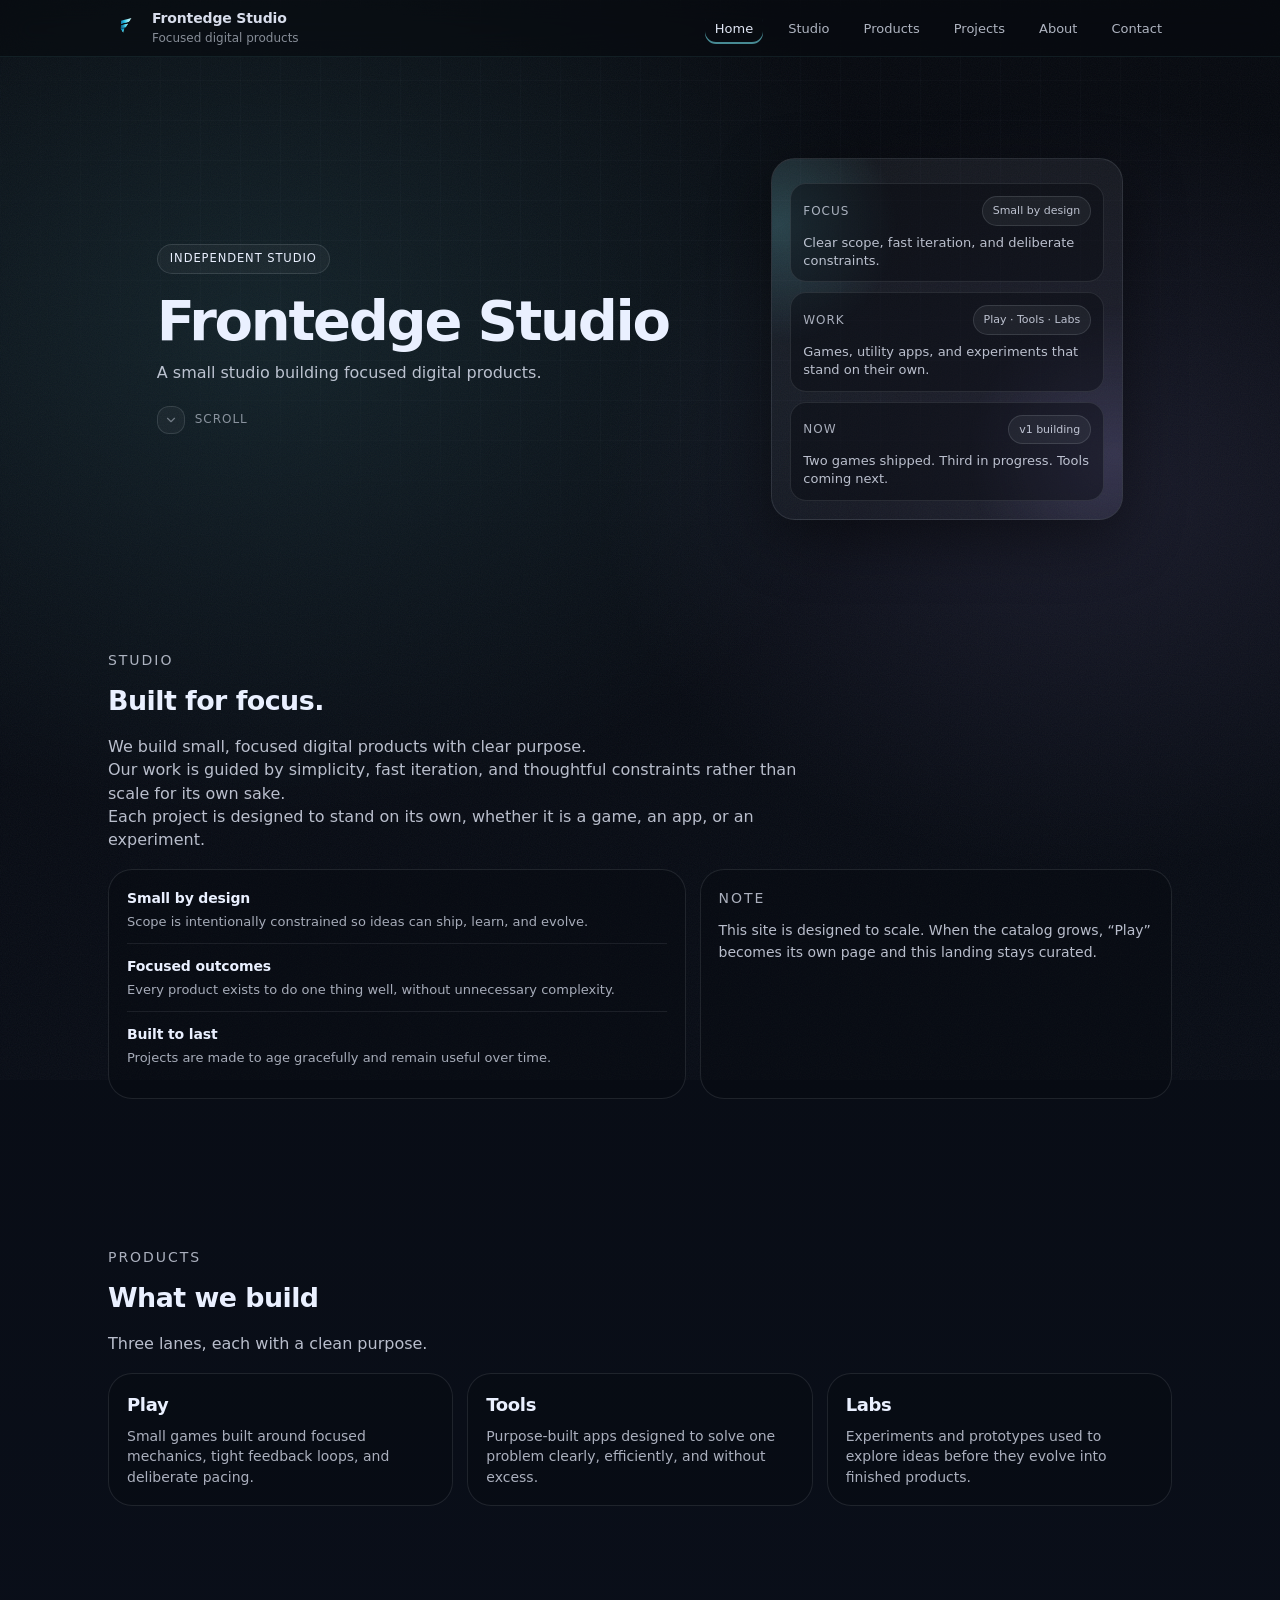
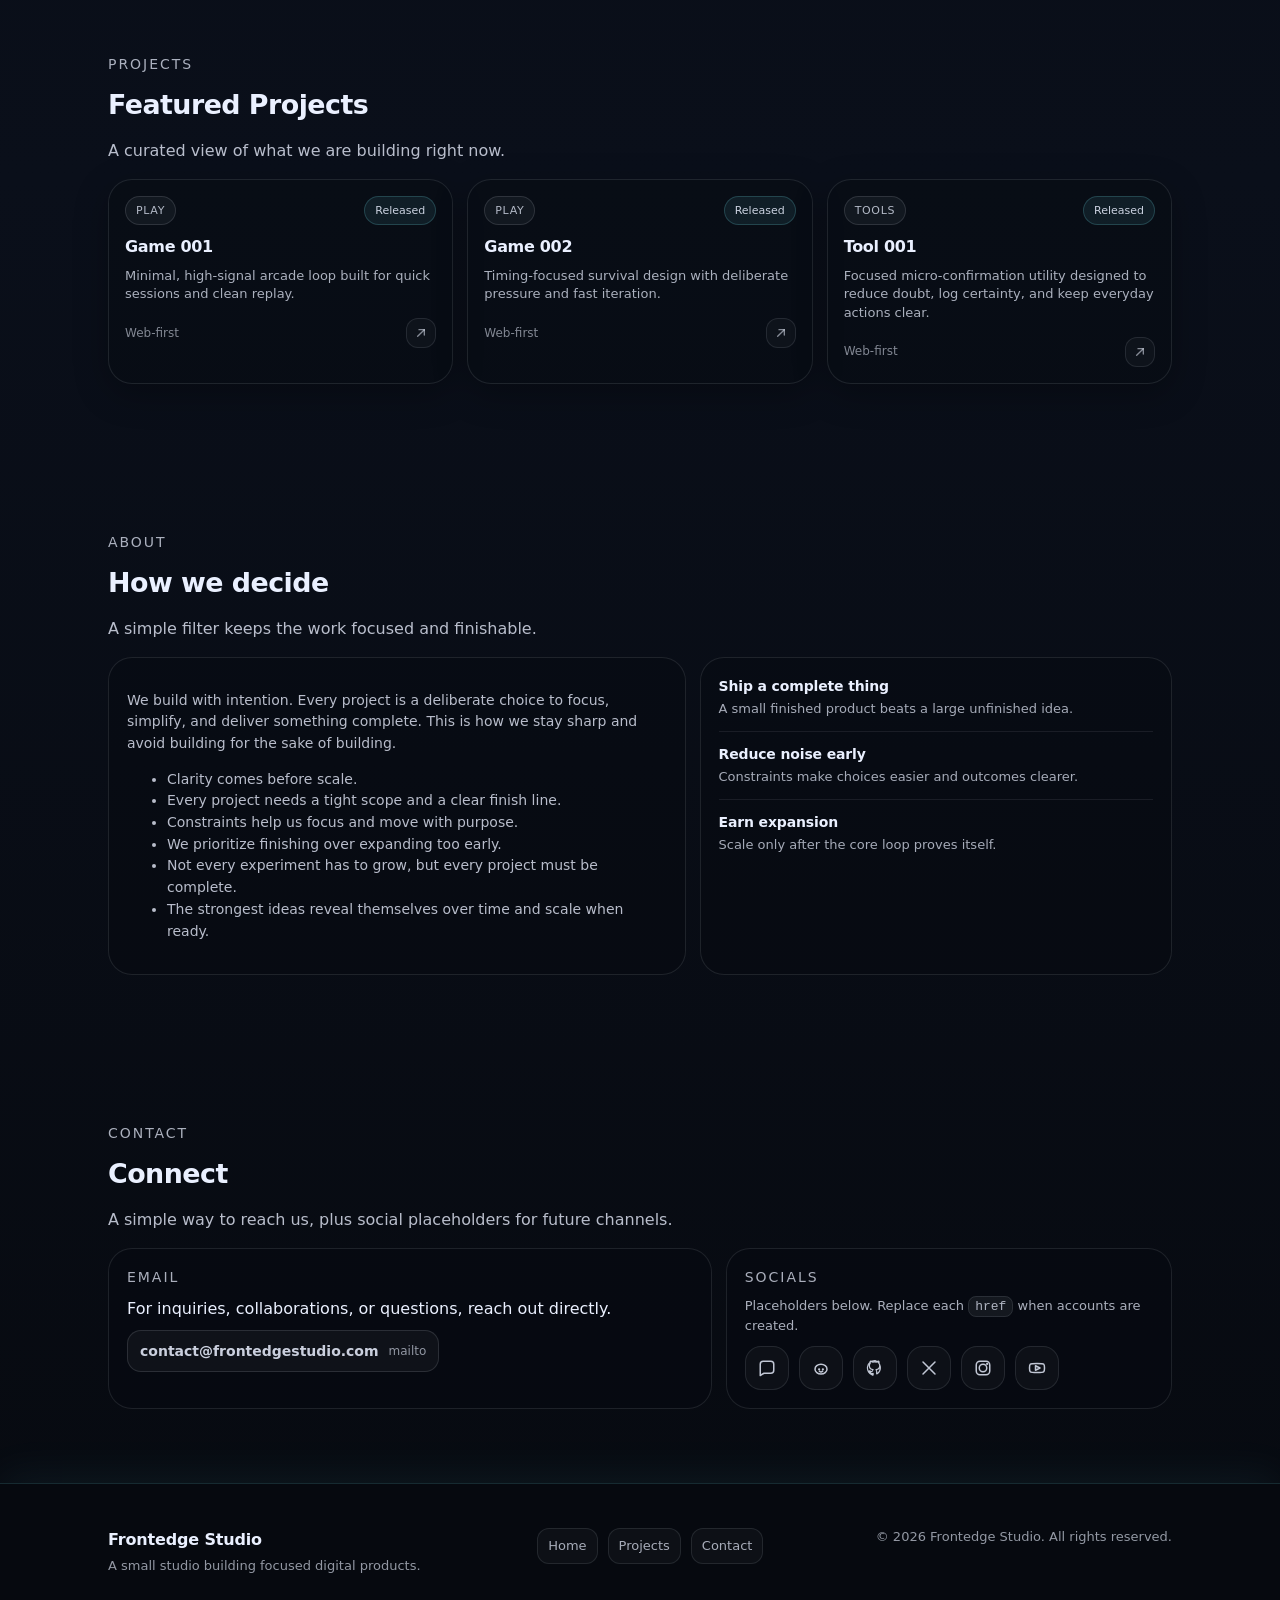
==== commit a2557c73: "Update index.html" ====
--- a/index.html
+++ b/index.html
@@ -261,15 +261,15 @@
           </div>
         </a>
 
-        <a class="card" href="/play/" aria-label="View Play hub (Game 003 coming soon)">
+        <a class="card" href="/tools/app-001/" aria-label="Try Tool 001">
           <div class="card-top">
-            <span class="tag">Play</span>
-            <span class="status">Coming Soon</span>
-          </div>
-          <h4>Game 003</h4>
-          <p>In development. Focused mechanic exploration with a clean, shippable endpoint.</p>
+            <span class="tag">Tools</span>
+            <span class="status">Released</span>
+          </div>
+          <h4>Tool 001</h4>
+          <p>Focused micro-confirmation utility designed to reduce doubt, log certainty, and keep everyday actions clear.</p>
           <div class="card-bottom">
-            <span>In progress</span>
+            <span>Web-first</span>
             <span class="arrow" aria-hidden="true">
               <svg width="16" height="16" viewBox="0 0 24 24" fill="none">
                 <path d="M7 17L17 7" stroke="currentColor" stroke-width="2" stroke-linecap="round"/>
--- a/shells/site-shell/site.css
+++ b/shells/site-shell/site.css
@@ -21,6 +21,7 @@
     html{ scroll-behavior:smooth; overflow-y: scroll; }
     body{
       margin:0;
+      padding-top: var(--navH);
       font-family: ui-sans-serif, system-ui, -apple-system, Segoe UI, Roboto, Helvetica, Arial, "Apple Color Emoji", "Segoe UI Emoji";
       background: radial-gradient(1200px 900px at 20% 10%, rgba(124,243,255,.10), transparent 55%),
                   radial-gradient(900px 700px at 85% 15%, rgba(183,166,255,.10), transparent 55%),
@@ -90,8 +91,11 @@
 
 /* Header / Nav */
 header{
-  position:sticky;
-  top:0;
+  position: fixed;
+  top: 0;
+  left: 0;
+  right: 0;
+  width: 100%;
   z-index:50;
   backdrop-filter: blur(14px);
   background: rgba(7,10,16,.62);
@@ -702,7 +706,7 @@
     .icon-link svg{ opacity:.82; }
 
     /* Anchor offset for sticky header */
-    section{ scroll-margin-top: calc(var(--navH) + 18px); }
+    section, main[id]{ scroll-margin-top: calc(var(--navH) + 18px); }
 
     /* Reduce motion */
     @media (prefers-reduced-motion: reduce){
